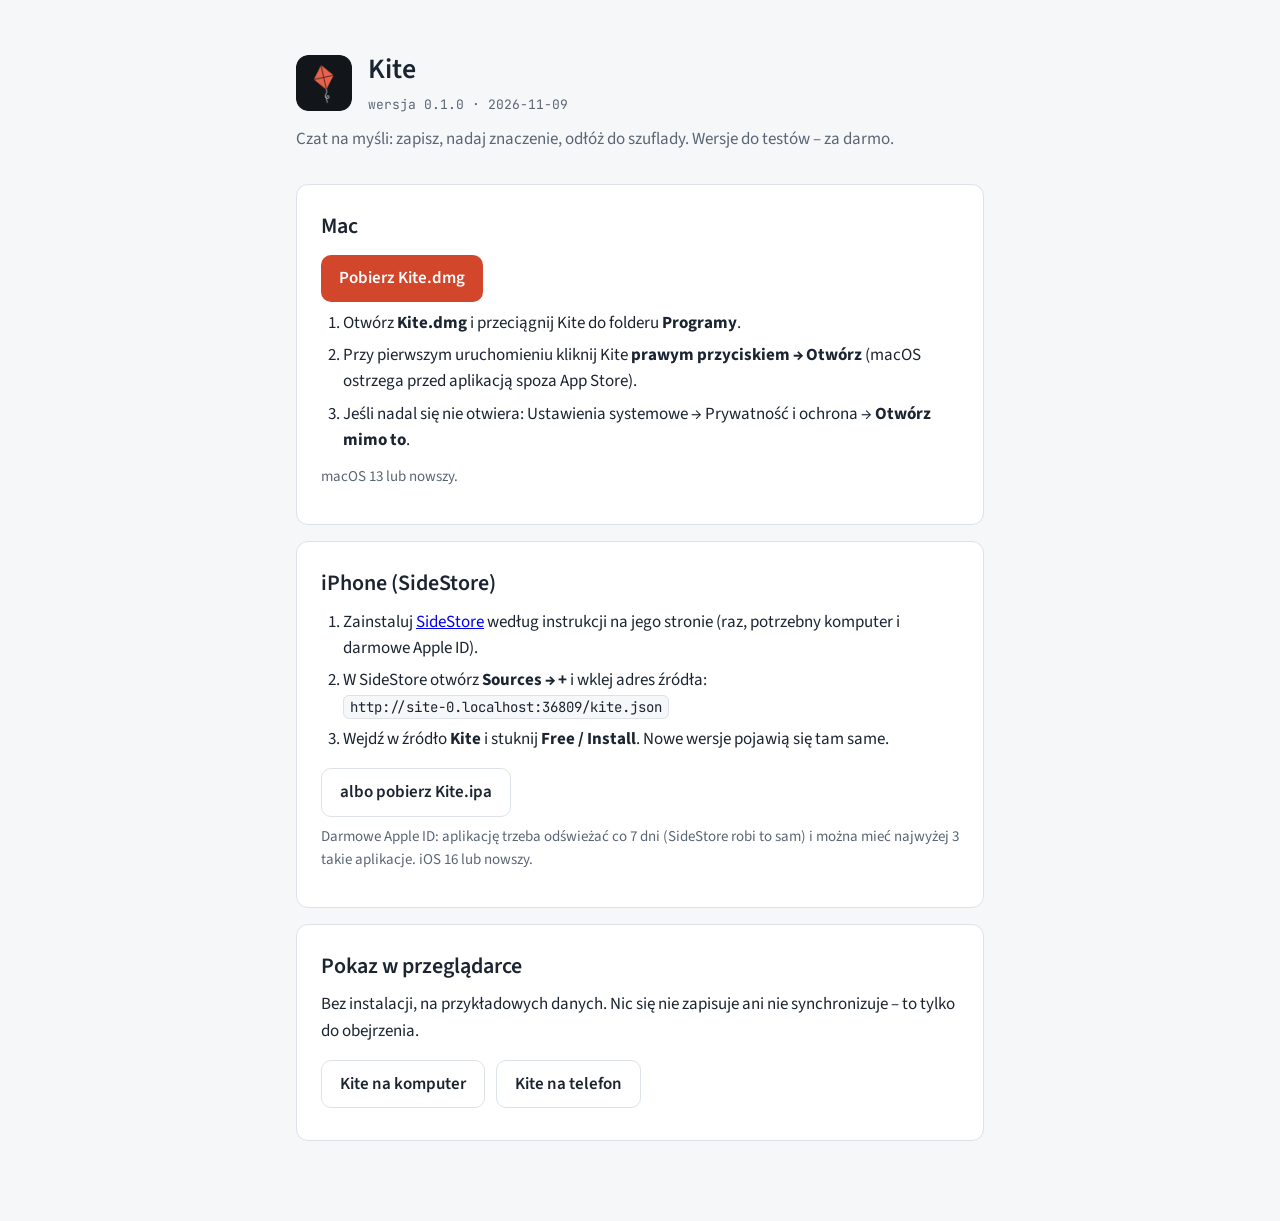
==== index.html @ a1e30e11 "Strona z wersjami do testów, źródło SideStore i pokaz w przeglądarce" ====
<!doctype html>
<html lang="pl">
<head>
<meta charset="utf-8">
<meta name="viewport" content="width=device-width, initial-scale=1">
<title>Kite – wersje do testów</title>
<link rel="icon" href="icon.png">
<link rel="preconnect" href="https://fonts.googleapis.com">
<link href="https://fonts.googleapis.com/css2?family=Source+Sans+3:wght@400;600&family=JetBrains+Mono&display=swap" rel="stylesheet">
<style>
  :root {
    --primary: #d2462c; --background: #f5f7f9; --surface: #ffffff; --line: #dde2e8;
    --text: #1b2430; --text-muted: #5b6675;
    --font: "Source Sans 3", -apple-system, system-ui, sans-serif; --mono: "JetBrains Mono", ui-monospace, monospace;
  }
  @media (prefers-color-scheme: dark) {
    :root { --background: #14171c; --surface: #1c2027; --line: #2c323b; --text: #e8ebef; --text-muted: #9aa3ae; }
  }
  * { box-sizing: border-box; }
  body { margin: 0; background: var(--background); color: var(--text); font: 17px/1.55 var(--font); }
  main { max-width: 720px; margin: 0 auto; padding: 48px 16px 64px; }
  header { display: flex; align-items: center; gap: 16px; margin-bottom: 8px; }
  header img { width: 56px; height: 56px; border-radius: 12px; }
  h1 { font-size: 28px; font-weight: 600; margin: 0; }
  .lead { color: var(--text-muted); margin: 0 0 32px; }
  section { background: var(--surface); border: 1px solid var(--line); border-radius: 12px; padding: 24px; margin-bottom: 16px; }
  h2 { font-size: 22px; font-weight: 600; margin: 0 0 8px; }
  p { margin: 0 0 12px; }
  ol { margin: 0 0 12px; padding-left: 22px; }
  li { margin-bottom: 6px; }
  .btn { display: inline-block; background: var(--primary); color: #fff; text-decoration: none; font-weight: 600;
         border-radius: 10px; padding: 10px 18px; margin: 4px 8px 8px 0; }
  .btn.ghost { background: transparent; color: var(--text); border: 1px solid var(--line); }
  code { font-family: var(--mono); font-size: 14px; background: var(--background); border: 1px solid var(--line);
         border-radius: 6px; padding: 2px 6px; word-break: break-all; }
  .muted { color: var(--text-muted); font-size: 15px; }
  .ver { font-family: var(--mono); font-size: 13px; color: var(--text-muted); }
</style>
</head>
<body>
<main>
  <header>
    <img src="icon.png" alt="">
    <div>
      <h1>Kite</h1>
      <span class="ver" id="ver"></span>
    </div>
  </header>
  <p class="lead">Czat na myśli: zapisz, nadaj znaczenie, odłóż do szuflady. Wersje do testów – za darmo.</p>

  <section>
    <h2>Mac</h2>
    <a class="btn" href="https://github.com/dawidmkrt-rgb/Kite-release/releases/download/kite/Kite.dmg">Pobierz Kite.dmg</a>
    <ol>
      <li>Otwórz <b>Kite.dmg</b> i przeciągnij Kite do folderu <b>Programy</b>.</li>
      <li>Przy pierwszym uruchomieniu kliknij Kite <b>prawym przyciskiem → Otwórz</b> (macOS ostrzega przed aplikacją spoza App Store).</li>
      <li>Jeśli nadal się nie otwiera: Ustawienia systemowe → Prywatność i ochrona → <b>Otwórz mimo to</b>.</li>
    </ol>
    <p class="muted">macOS 13 lub nowszy.</p>
  </section>

  <section>
    <h2>iPhone (SideStore)</h2>
    <ol>
      <li>Zainstaluj <a href="https://sidestore.io">SideStore</a> według instrukcji na jego stronie (raz, potrzebny komputer i darmowe Apple ID).</li>
      <li>W SideStore otwórz <b>Sources → +</b> i wklej adres źródła:<br><code id="src"></code></li>
      <li>Wejdź w źródło <b>Kite</b> i stuknij <b>Free / Install</b>. Nowe wersje pojawią się tam same.</li>
    </ol>
    <a class="btn ghost" href="https://github.com/dawidmkrt-rgb/Kite-release/releases/download/kite/Kite.ipa">albo pobierz Kite.ipa</a>
    <p class="muted">Darmowe Apple ID: aplikację trzeba odświeżać co 7 dni (SideStore robi to sam) i można mieć najwyżej 3 takie aplikacje. iOS 16 lub nowszy.</p>
  </section>

  <section>
    <h2>Pokaz w przeglądarce</h2>
    <p>Bez instalacji, na przykładowych danych. Nic się nie zapisuje ani nie synchronizuje – to tylko do obejrzenia.</p>
    <a class="btn ghost" href="demo/">Kite na komputer</a>
    <a class="btn ghost" href="demo/?ios">Kite na telefon</a>
  </section>
</main>
<script>
  document.getElementById("src").textContent = new URL("kite.json", location.href).href;
  fetch("kite.json").then(r => r.json()).then(s => {
    const v = s.apps[0].versions[0];
    document.getElementById("ver").textContent = "wersja " + v.version + " · " + v.date;
  }).catch(() => {});
</script>
</body>
</html>
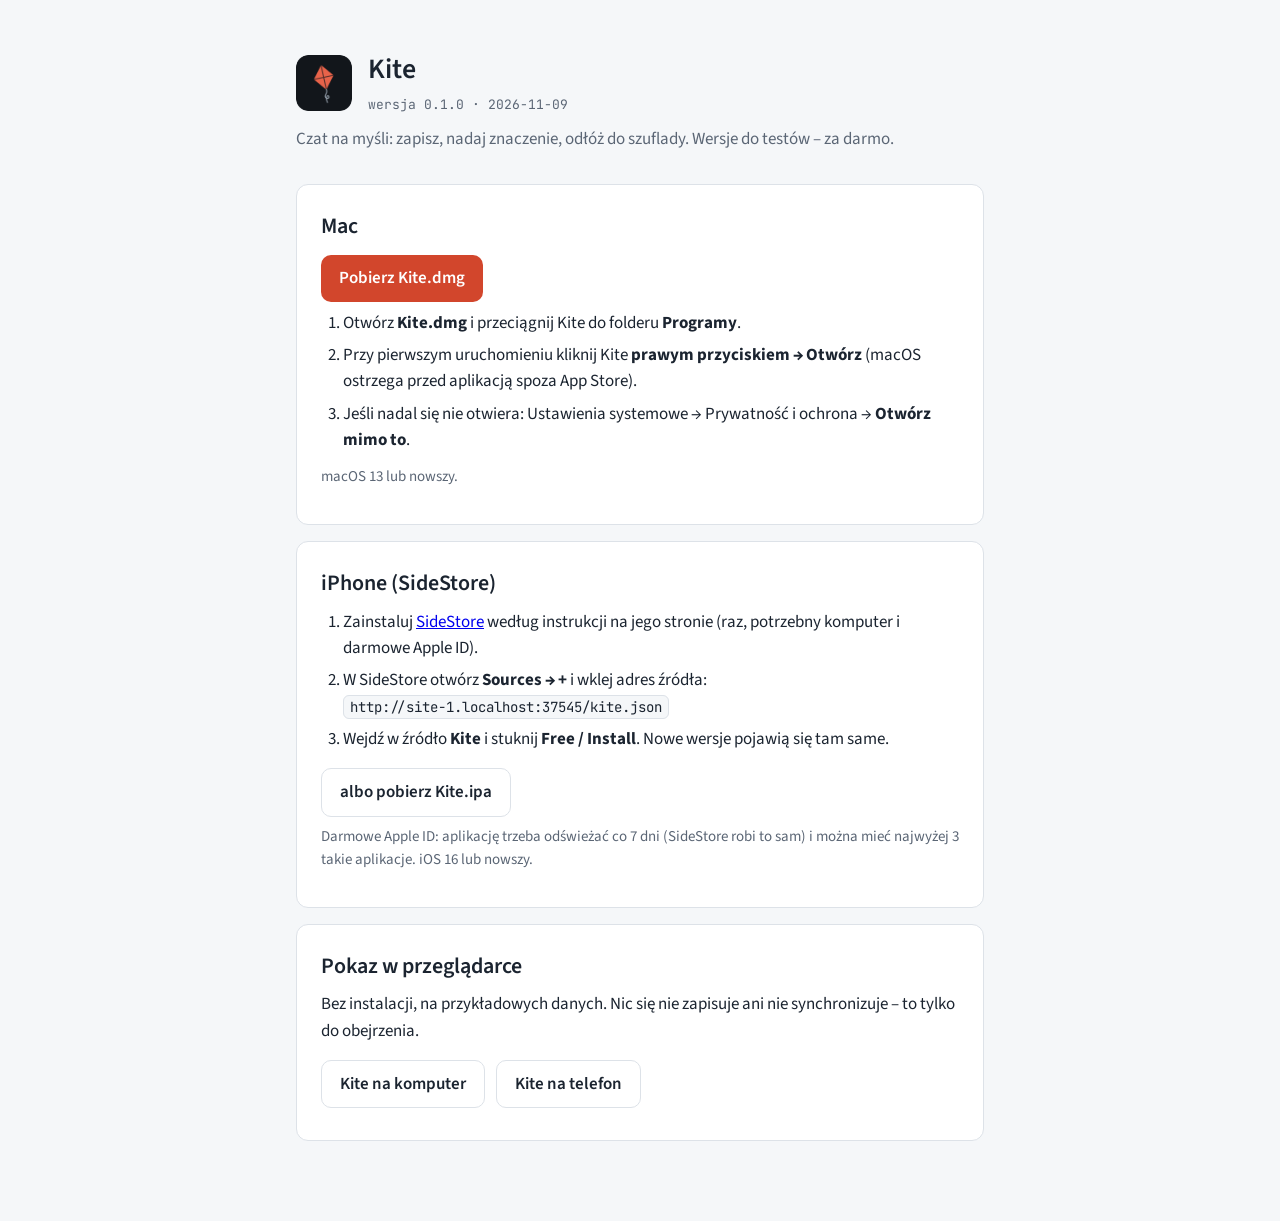
==== commit f6ab8f49: "Kite.dmg i Kite.ipa na stronie" ====
--- a/index.html
+++ b/index.html
@@ -50,7 +50,7 @@
 
   <section>
     <h2>Mac</h2>
-    <a class="btn" href="https://github.com/dawidmkrt-rgb/Kite-release/releases/download/kite/Kite.dmg">Pobierz Kite.dmg</a>
+    <a class="btn" href="Kite.dmg">Pobierz Kite.dmg</a>
     <ol>
       <li>Otwórz <b>Kite.dmg</b> i przeciągnij Kite do folderu <b>Programy</b>.</li>
       <li>Przy pierwszym uruchomieniu kliknij Kite <b>prawym przyciskiem → Otwórz</b> (macOS ostrzega przed aplikacją spoza App Store).</li>
@@ -66,7 +66,7 @@
       <li>W SideStore otwórz <b>Sources → +</b> i wklej adres źródła:<br><code id="src"></code></li>
       <li>Wejdź w źródło <b>Kite</b> i stuknij <b>Free / Install</b>. Nowe wersje pojawią się tam same.</li>
     </ol>
-    <a class="btn ghost" href="https://github.com/dawidmkrt-rgb/Kite-release/releases/download/kite/Kite.ipa">albo pobierz Kite.ipa</a>
+    <a class="btn ghost" href="Kite.ipa">albo pobierz Kite.ipa</a>
     <p class="muted">Darmowe Apple ID: aplikację trzeba odświeżać co 7 dni (SideStore robi to sam) i można mieć najwyżej 3 takie aplikacje. iOS 16 lub nowszy.</p>
   </section>
 
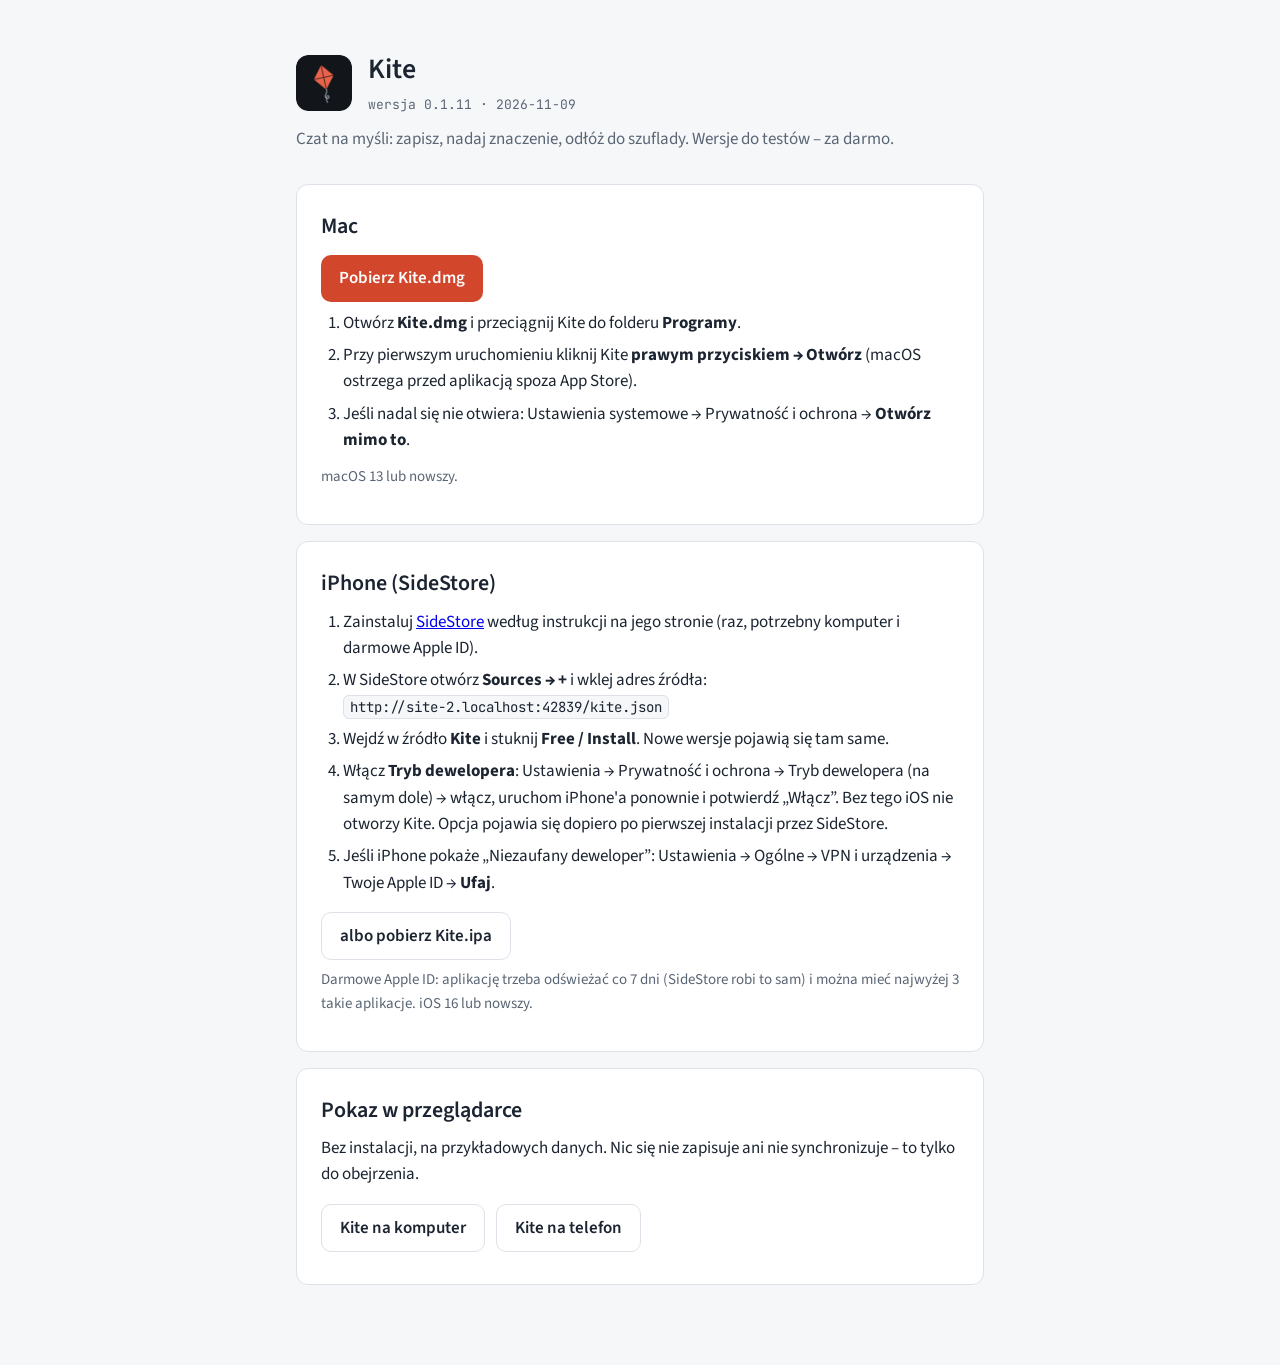
==== commit 3b8f2ecd: "Instrukcja: tryb dewelopera" ====
--- a/index.html
+++ b/index.html
@@ -65,6 +65,8 @@
       <li>Zainstaluj <a href="https://sidestore.io">SideStore</a> według instrukcji na jego stronie (raz, potrzebny komputer i darmowe Apple ID).</li>
       <li>W SideStore otwórz <b>Sources → +</b> i wklej adres źródła:<br><code id="src"></code></li>
       <li>Wejdź w źródło <b>Kite</b> i stuknij <b>Free / Install</b>. Nowe wersje pojawią się tam same.</li>
+      <li>Włącz <b>Tryb dewelopera</b>: Ustawienia → Prywatność i ochrona → Tryb dewelopera (na samym dole) → włącz, uruchom iPhone'a ponownie i potwierdź „Włącz”. Bez tego iOS nie otworzy Kite. Opcja pojawia się dopiero po pierwszej instalacji przez SideStore.</li>
+      <li>Jeśli iPhone pokaże „Niezaufany deweloper”: Ustawienia → Ogólne → VPN i urządzenia → Twoje Apple ID → <b>Ufaj</b>.</li>
     </ol>
     <a class="btn ghost" href="Kite.ipa">albo pobierz Kite.ipa</a>
     <p class="muted">Darmowe Apple ID: aplikację trzeba odświeżać co 7 dni (SideStore robi to sam) i można mieć najwyżej 3 takie aplikacje. iOS 16 lub nowszy.</p>
